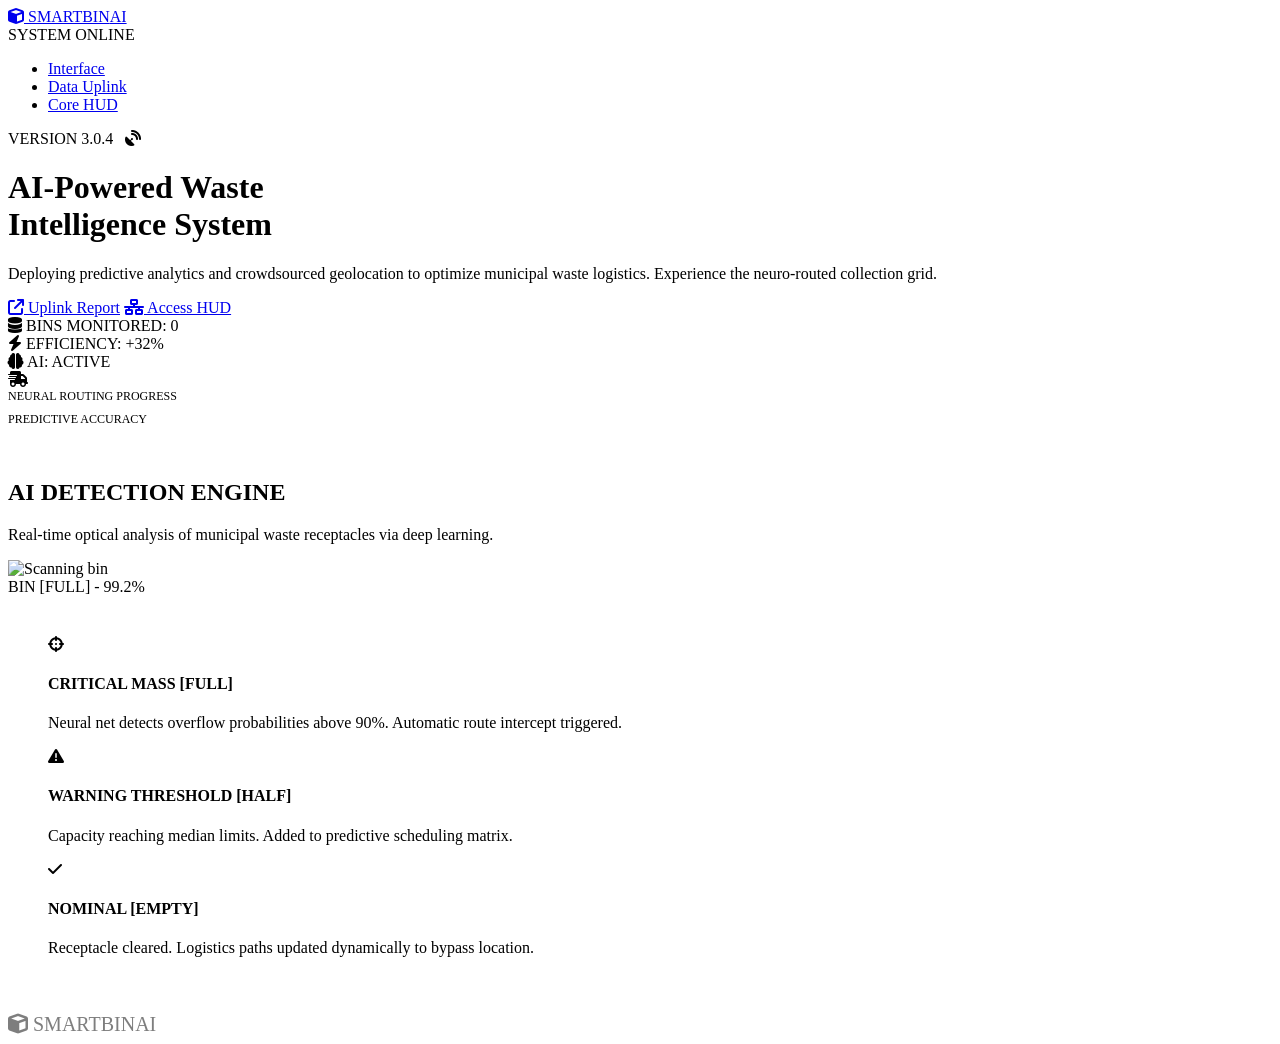
==== index.html @ cfd65eda "Add files via upload" ====
<!DOCTYPE html>
<html lang="en">
<head>
    <meta charset="UTF-8">
    <meta name="viewport" content="width=device-width, initial-scale=1.0">
    <title>SmartBin AI - Intelligent City Control</title>
    <link rel="stylesheet" href="assets/css/styles.css">
    <link rel="stylesheet" href="https://cdnjs.cloudflare.com/ajax/libs/font-awesome/6.4.0/css/all.min.css">
</head>
<body>
    
    <!-- Navbar -->
    <nav class="navbar">
        <div class="container nav-container">
            <a href="index.html" class="logo">
                <i class="fa-solid fa-cube"></i> SMARTBIN<span class="text-glow-blue">AI</span>
            </a>
            <div class="sys-status">
                <div class="blinker"></div> SYSTEM ONLINE
            </div>
            <ul class="nav-links">
                <li><a href="index.html" class="active">Interface</a></li>
                <li><a href="report.html">Data Uplink</a></li>
                <li><a href="dashboard.html">Core HUD</a></li>
            </ul>
        </div>
    </nav>

    <!-- Hero Section -->
    <header class="hero">
        <div class="container hero-content">
            <div class="hero-text fade-in">
                <div class="badge mono">VERSION 3.0.4 <i class="fa-solid fa-satellite-dish" style="margin-left: 0.5rem;"></i></div>
                <h1>AI-Powered Waste<br>Intelligence System</h1>
                <p>Deploying predictive analytics and crowdsourced geolocation to optimize municipal waste logistics. Experience the neuro-routed collection grid.</p>
                <div class="hero-buttons">
                    <a href="report.html" class="btn btn-primary"><i class="fa-solid fa-arrow-up-right-from-square"></i> Uplink Report</a>
                    <a href="dashboard.html" class="btn btn-secondary"><i class="fa-solid fa-network-wired"></i> Access HUD</a>
                </div>
            </div>
            
            <div class="hero-image fade-in" style="animation-delay: 0.2s;">
                <div class="holo-panel">
                    <div class="floating-cards">
                        <div class="float-card fc-1"><i class="fa-solid fa-database"></i> BINS MONITORED: <span class="counter" data-target="124">0</span></div>
                        <div class="float-card fc-2"><i class="fa-solid fa-bolt"></i> EFFICIENCY: +32%</div>
                        <div class="float-card fc-3"><i class="fa-solid fa-brain"></i> AI: ACTIVE</div>
                    </div>
                    
                    <i class="fa-solid fa-truck-fast holo-truck"></i>
                    
                    <div class="data-bars" style="width: 80%;">
                        <div class="mono text-muted" style="font-size: 0.75rem;">NEURAL ROUTING PROGRESS</div>
                        <div class="data-bar">
                            <div class="data-fill" style="width: 78%;"></div>
                        </div>
                        <div class="mono text-muted" style="font-size: 0.75rem; margin-top: 0.5rem;">PREDICTIVE ACCURACY</div>
                        <div class="data-bar">
                            <div class="data-fill green" style="width: 94%;"></div>
                        </div>
                    </div>
                </div>
            </div>
        </div>
    </header>

    <!-- AI Visualization Section -->
    <section class="solution" style="padding-top: 2rem;">
        <div class="container">
            <h2 class="section-title text-glow-blue mono">AI DETECTION ENGINE</h2>
            <p class="section-subtitle">Real-time optical analysis of municipal waste receptacles via deep learning.</p>
            
            <div class="ai-vis-container">
                <div class="ai-scan-box">
                    <img src="https://images.unsplash.com/photo-1532996122724-e3c354a0b15b?ixlib=rb-4.0.3&auto=format&fit=crop&w=800&q=80" alt="Scanning bin">
                    <div class="ai-scan-line-v"></div>
                    <div class="ai-bounding-box">
                        <div class="ai-label">BIN [FULL] - 99.2%</div>
                    </div>
                </div>
                
                <div class="solution-text glass-panel" style="padding: 2.5rem; display: flex; flex-direction: column; justify-content: center;">
                    <div class="solution-item">
                        <i class="fa-solid fa-crosshairs text-glow-red" style="color: var(--neon-red);"></i>
                        <div>
                            <h4 class="mono text-glow-red">CRITICAL MASS [FULL]</h4>
                            <p>Neural net detects overflow probabilities above 90%. Automatic route intercept triggered.</p>
                        </div>
                    </div>
                    <div class="solution-item">
                        <i class="fa-solid fa-triangle-exclamation text-glow-yellow" style="color: var(--neon-yellow);"></i>
                        <div>
                            <h4 class="mono" style="color: var(--neon-yellow);">WARNING THRESHOLD [HALF]</h4>
                            <p>Capacity reaching median limits. Added to predictive scheduling matrix.</p>
                        </div>
                    </div>
                    <div class="solution-item">
                        <i class="fa-solid fa-check text-glow-green" style="color: var(--neon-green);"></i>
                        <div>
                            <h4 class="mono text-glow-green">NOMINAL [EMPTY]</h4>
                            <p>Receptacle cleared. Logistics paths updated dynamically to bypass location.</p>
                        </div>
                    </div>
                </div>
            </div>
        </div>
    </section>

    <!-- Footer -->
    <footer>
        <div class="container">
            <div class="logo" style="justify-content: center; opacity: 0.5; font-size: 1.25rem;">
                <i class="fa-solid fa-cube"></i> SMARTBIN<span class="text-glow-blue">AI</span>
            </div>
        </div>
    </footer>
    
    <script src="assets/js/scripts.js"></script>
</body>
</html>
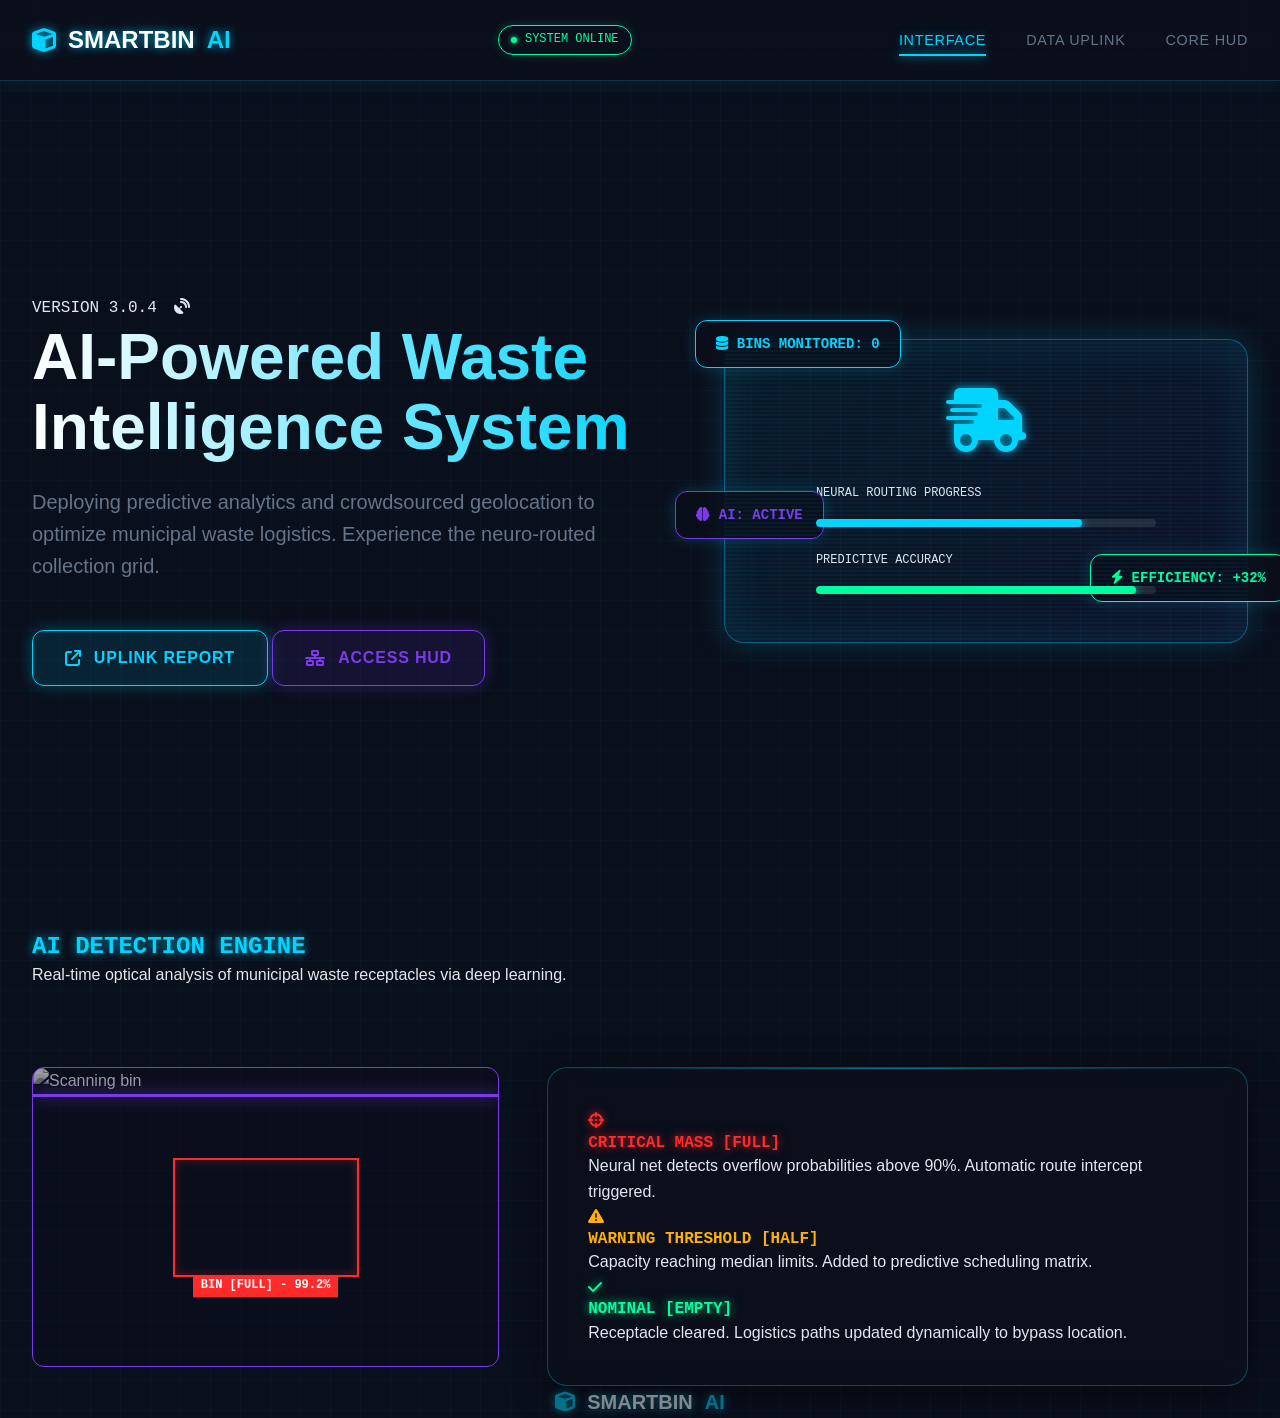
==== commit bc24356b: "Update stylesheet link in index.html" ====
--- a/index.html
+++ b/index.html
@@ -4,7 +4,7 @@
     <meta charset="UTF-8">
     <meta name="viewport" content="width=device-width, initial-scale=1.0">
     <title>SmartBin AI - Intelligent City Control</title>
-    <link rel="stylesheet" href="assets/css/styles.css">
+    <link rel="stylesheet" href="styles.css">
     <link rel="stylesheet" href="https://cdnjs.cloudflare.com/ajax/libs/font-awesome/6.4.0/css/all.min.css">
 </head>
 <body>
--- a/styles.css
+++ b/styles.css
@@ -0,0 +1,396 @@
+/* Google Fonts: Inter & JetBrains Mono for tech feel */
+@import url('https://fonts.googleapis.com/css2?family=Inter:wght@300;400;500;600;700&family=JetBrains+Mono:wght@400;700&display=swap');
+
+:root {
+    /* Cyberpunk HUD Colors */
+    --bg-base: #0A0F1C;
+    --neon-blue: #00D4FF;
+    --neon-blue-dim: rgba(0, 212, 255, 0.2);
+    --neon-green: #00FF9F;
+    --neon-green-dim: rgba(0, 255, 159, 0.2);
+    --neon-purple: #7C3AED;
+    --neon-purple-dim: rgba(124, 58, 237, 0.2);
+    --neon-red: #FF2A2A;
+    --neon-red-dim: rgba(255, 42, 42, 0.2);
+    --neon-yellow: #FFB000;
+    
+    --glass-bg: rgba(10, 15, 28, 0.6);
+    --glass-border: rgba(0, 212, 255, 0.3);
+    
+    --text-main: #E2E8F0;
+    --text-muted: #64748B;
+    --text-glow: 0 0 10px rgba(0, 212, 255, 0.8);
+    
+    --radius-md: 12px;
+    --radius-lg: 20px;
+    --radius-full: 9999px;
+    
+    --transition: all 0.4s cubic-bezier(0.175, 0.885, 0.32, 1.275);
+}
+
+* {
+    margin: 0;
+    padding: 0;
+    box-sizing: border-box;
+}
+
+body {
+    font-family: 'Inter', sans-serif;
+    background-color: var(--bg-base);
+    color: var(--text-main);
+    line-height: 1.6;
+    -webkit-font-smoothing: antialiased;
+    overflow-x: hidden;
+    /* Grid blueprint background */
+    background-image: 
+        linear-gradient(rgba(0, 212, 255, 0.03) 1px, transparent 1px),
+        linear-gradient(90deg, rgba(0, 212, 255, 0.03) 1px, transparent 1px);
+    background-size: 30px 30px;
+    position: relative;
+}
+
+/* Floating Particles Canvas */
+#particles-js {
+    position: fixed;
+    top: 0; left: 0; right: 0; bottom: 0;
+    z-index: -1;
+    pointer-events: none;
+}
+
+.mono {
+    font-family: 'JetBrains Mono', monospace;
+}
+
+/* Glassmorphism Classes */
+.glass-panel {
+    background: var(--glass-bg);
+    backdrop-filter: blur(12px);
+    -webkit-backdrop-filter: blur(12px);
+    border: 1px solid var(--glass-border);
+    border-radius: var(--radius-lg);
+    box-shadow: 0 8px 32px 0 rgba(0, 0, 0, 0.5);
+    position: relative;
+    overflow: hidden;
+}
+
+.glass-panel::before {
+    content: '';
+    position: absolute;
+    top: 0; left: 0; width: 100%; height: 1px;
+    background: linear-gradient(90deg, transparent, var(--neon-blue), transparent);
+    opacity: 0.5;
+}
+
+/* Glowing Text */
+.text-glow-blue { color: var(--neon-blue); text-shadow: var(--text-glow); }
+.text-glow-green { color: var(--neon-green); text-shadow: 0 0 10px rgba(0, 255, 159, 0.8); }
+.text-glow-red { color: var(--neon-red); text-shadow: 0 0 10px rgba(255, 42, 42, 0.8); }
+
+h1, h2, h3, h4, h5, h6 { font-weight: 700; line-height: 1.2; }
+
+a { text-decoration: none; color: inherit; transition: var(--transition); }
+
+.container { width: 100%; max-width: 1300px; margin: 0 auto; padding: 0 2rem; }
+
+/* Navbar */
+.navbar {
+    background: rgba(10, 15, 28, 0.8);
+    backdrop-filter: blur(20px);
+    border-bottom: 1px solid rgba(0, 212, 255, 0.2);
+    position: sticky; top: 0; z-index: 100;
+    box-shadow: 0 0 20px rgba(0, 212, 255, 0.1);
+}
+
+.nav-container { display: flex; justify-content: space-between; align-items: center; height: 5rem; }
+
+.logo {
+    font-size: 1.5rem; font-weight: 700; color: #fff;
+    display: flex; align-items: center; gap: 0.75rem;
+    text-shadow: var(--text-glow);
+}
+.logo i { color: var(--neon-blue); }
+
+.sys-status {
+    display: flex; align-items: center; gap: 0.5rem;
+    font-size: 0.75rem; font-family: 'JetBrains Mono', monospace;
+    color: var(--neon-green);
+    border: 1px solid var(--neon-green);
+    padding: 0.25rem 0.75rem;
+    border-radius: var(--radius-full);
+    box-shadow: 0 0 10px var(--neon-green-dim);
+}
+.sys-status .blinker {
+    width: 6px; height: 6px; border-radius: 50%;
+    background-color: var(--neon-green);
+    box-shadow: 0 0 5px var(--neon-green);
+    animation: blink 1.5s infinite;
+}
+
+.nav-links { list-style: none; display: flex; gap: 2.5rem; align-items: center; }
+.nav-links a {
+    color: var(--text-muted); font-weight: 500; font-size: 0.9rem;
+    text-transform: uppercase; letter-spacing: 0.05em; position: relative;
+}
+.nav-links a:hover, .nav-links a.active { color: var(--neon-blue); text-shadow: 0 0 8px rgba(0, 212, 255, 0.5); }
+.nav-links a.active::after {
+    content: ''; position: absolute; bottom: -0.5rem; left: 0; right: 0; height: 2px;
+    background: var(--neon-blue); box-shadow: 0 0 10px var(--neon-blue);
+}
+
+/* Neon Buttons */
+.btn {
+    display: inline-flex; align-items: center; justify-content: center; gap: 0.75rem;
+    padding: 0.875rem 2rem; border-radius: var(--radius-md);
+    font-weight: 600; cursor: pointer; border: 1px solid transparent;
+    transition: var(--transition); font-size: 1rem;
+    text-transform: uppercase; letter-spacing: 0.05em;
+    position: relative; overflow: hidden;
+}
+
+.btn-primary {
+    background: rgba(0, 212, 255, 0.1);
+    color: var(--neon-blue);
+    border-color: var(--neon-blue);
+    box-shadow: 0 0 15px rgba(0, 212, 255, 0.3), inset 0 0 10px rgba(0, 212, 255, 0.1);
+}
+.btn-primary:hover {
+    background: var(--neon-blue);
+    color: #000;
+    box-shadow: 0 0 25px var(--neon-blue), inset 0 0 15px rgba(255, 255, 255, 0.5);
+    text-shadow: none;
+}
+
+.btn-secondary {
+    background: rgba(124, 58, 237, 0.1);
+    color: var(--neon-purple);
+    border-color: var(--neon-purple);
+    box-shadow: 0 0 15px rgba(124, 58, 237, 0.3);
+}
+.btn-secondary:hover {
+    background: var(--neon-purple);
+    color: #fff;
+    box-shadow: 0 0 25px var(--neon-purple);
+}
+
+.btn-success {
+    background: rgba(0, 255, 159, 0.1);
+    color: var(--neon-green);
+    border-color: var(--neon-green);
+    box-shadow: 0 0 15px rgba(0, 255, 159, 0.3);
+}
+.btn-success:hover {
+    background: var(--neon-green);
+    color: #000;
+    box-shadow: 0 0 25px var(--neon-green);
+}
+
+/* Animations */
+@keyframes blink { 0%, 100% { opacity: 1; } 50% { opacity: 0.3; } }
+@keyframes pulseGlow { 0%, 100% { box-shadow: 0 0 15px var(--neon-blue); } 50% { box-shadow: 0 0 35px var(--neon-blue); } }
+@keyframes float { 0%, 100% { transform: translateY(0); } 50% { transform: translateY(-15px); } }
+@keyframes scanline { 0% { top: 0; } 100% { top: 100%; } }
+@keyframes colorWave { 0% { background-position: 0% 50%; } 50% { background-position: 100% 50%; } 100% { background-position: 0% 50%; } }
+.fade-in { animation: fadeIn 1s ease-out forwards; opacity: 0; }
+@keyframes fadeIn { from { opacity: 0; transform: translateY(20px); } to { opacity: 1; transform: translateY(0); } }
+
+/* Hero Section */
+.hero { padding: 6rem 0; min-height: calc(100vh - 5rem); display: flex; align-items: center; }
+.hero-content { display: grid; grid-template-columns: 1.2fr 1fr; gap: 4rem; align-items: center; }
+
+.hero-text h1 {
+    font-size: 4rem; margin-bottom: 1.5rem; line-height: 1.1;
+    background: linear-gradient(90deg, #fff, var(--neon-blue), var(--neon-purple));
+    background-size: 200% auto;
+    color: transparent; -webkit-background-clip: text; background-clip: text;
+    animation: colorWave 5s linear infinite;
+}
+
+.hero p {
+    font-size: 1.25rem; color: var(--text-muted); margin-bottom: 3rem; max-width: 90%;
+}
+
+/* Holographic Panel */
+.holo-panel {
+    animation: float 6s ease-in-out infinite;
+    padding: 3rem;
+    border-radius: var(--radius-lg);
+    background: linear-gradient(135deg, rgba(0, 212, 255, 0.05) 0%, rgba(124, 58, 237, 0.05) 100%);
+    border: 1px solid rgba(0, 212, 255, 0.4);
+    box-shadow: inset 0 0 50px rgba(0, 212, 255, 0.1), 0 0 30px rgba(0, 212, 255, 0.2);
+    position: relative;
+    display: flex; flex-direction: column; align-items: center; justify-content: center;
+}
+.holo-panel::after {
+    content: ''; position: absolute; top:0; left:0; right:0; bottom:0;
+    background: repeating-linear-gradient(0deg, transparent, transparent 2px, rgba(0, 212, 255, 0.05) 2px, rgba(0, 212, 255, 0.05) 4px);
+    pointer-events: none; border-radius: var(--radius-lg);
+}
+
+.holo-truck {
+    font-size: 4rem; color: var(--neon-blue);
+    text-shadow: var(--text-glow);
+    margin-bottom: 2rem;
+    animation: pulseGlow 3s infinite;
+}
+
+.data-bars { width: 100%; display: flex; flex-direction: column; gap: 1rem; }
+.data-bar {
+    height: 8px; background: rgba(255,255,255,0.1); border-radius: 4px; overflow: hidden; position: relative;
+}
+.data-fill { height: 100%; background: var(--neon-blue); box-shadow: 0 0 10px var(--neon-blue); border-radius: 4px; }
+.data-fill.green { background: var(--neon-green); box-shadow: 0 0 10px var(--neon-green); }
+
+.floating-cards { position: absolute; width: 100%; height: 100%; top: 0; left: 0; pointer-events: none; }
+.float-card {
+    position: absolute; background: rgba(10, 15, 28, 0.9);
+    border: 1px solid var(--neon-blue); padding: 0.75rem 1.25rem;
+    border-radius: var(--radius-md); box-shadow: 0 0 15px rgba(0, 212, 255, 0.2);
+    font-size: 0.875rem; font-family: 'JetBrains Mono', monospace; font-weight: bold;
+    color: var(--neon-blue);
+    backdrop-filter: blur(5px);
+}
+.fc-1 { top: -20px; left: -30px; animation: float 5s ease-in-out infinite reverse; }
+.fc-2 { bottom: 40px; right: -40px; border-color: var(--neon-green); color: var(--neon-green); animation: float 7s ease-in-out infinite; }
+.fc-3 { top: 50%; left: -50px; border-color: var(--neon-purple); color: var(--neon-purple); animation: float 6s ease-in-out infinite 1s; }
+
+/* Dashboard Cards (HUD style) */
+.hud-grid { display: grid; grid-template-columns: repeat(4, 1fr); gap: 2rem; margin-bottom: 3rem; }
+.hud-card {
+    background: rgba(10, 15, 28, 0.5);
+    border: 1px solid var(--glass-border);
+    border-radius: var(--radius-md);
+    padding: 1.5rem;
+    position: relative; overflow: hidden;
+    backdrop-filter: blur(10px);
+}
+.hud-card::before {
+    content: ''; position: absolute; top:0; left:0; width: 3px; height: 100%;
+    background: var(--neon-blue); box-shadow: 0 0 10px var(--neon-blue);
+}
+.hud-card.warning::before { background: var(--neon-yellow); box-shadow: 0 0 10px var(--neon-yellow); }
+.hud-card.success::before { background: var(--neon-green); box-shadow: 0 0 10px var(--neon-green); }
+.hud-card.purple::before { background: var(--neon-purple); box-shadow: 0 0 10px var(--neon-purple); }
+
+.hud-title { font-size: 0.75rem; text-transform: uppercase; letter-spacing: 0.1em; color: var(--text-muted); margin-bottom: 0.5rem; }
+.hud-value { font-size: 2.5rem; font-family: 'JetBrains Mono', monospace; font-weight: 700; color: #fff; }
+.counter { display: inline-block; }
+
+/* Dashboard Layout */
+.dashboard-layout { display: flex; height: 100vh; overflow: hidden; }
+.sidebar {
+    width: 280px; background: rgba(10, 15, 28, 0.8);
+    border-right: 1px solid rgba(0, 212, 255, 0.2);
+    backdrop-filter: blur(10px); display: flex; flex-direction: column;
+}
+.sidebar-header { padding: 1.5rem; border-bottom: 1px solid rgba(0, 212, 255, 0.1); }
+.sidebar-nav { padding: 1.5rem 0; flex-grow: 1; }
+.sidebar-link {
+    display: flex; align-items: center; gap: 1rem; padding: 1rem 2rem; color: var(--text-muted);
+    font-weight: 500; font-family: 'JetBrains Mono', monospace; font-size: 0.9rem; text-transform: uppercase;
+}
+.sidebar-link:hover, .sidebar-link.active {
+    background: linear-gradient(90deg, rgba(0, 212, 255, 0.1) 0%, transparent 100%);
+    color: var(--neon-blue); border-left: 3px solid var(--neon-blue);
+    text-shadow: 0 0 8px rgba(0, 212, 255, 0.5);
+}
+.main-panel { flex-grow: 1; padding: 2.5rem; overflow-y: auto; position: relative; }
+.live-clock { position: absolute; top: 2.5rem; right: 2.5rem; font-family: 'JetBrains Mono', monospace; font-size: 1.2rem; color: var(--neon-blue); text-shadow: var(--text-glow); }
+
+/* Status Chips */
+.status-pill {
+    display: inline-flex; align-items: center; padding: 0.25rem 0.75rem; border-radius: var(--radius-full);
+    font-size: 0.75rem; font-weight: 700; text-transform: uppercase; letter-spacing: 0.05em; font-family: 'JetBrains Mono', monospace;
+}
+.pill-red { border: 1px solid var(--neon-red); color: var(--neon-red); box-shadow: 0 0 10px var(--neon-red-dim), inset 0 0 5px var(--neon-red-dim); }
+.pill-yellow { border: 1px solid var(--neon-yellow); color: var(--neon-yellow); box-shadow: 0 0 10px rgba(255, 176, 0, 0.2), inset 0 0 5px rgba(255, 176, 0, 0.2); }
+.pill-green { border: 1px solid var(--neon-green); color: var(--neon-green); box-shadow: 0 0 10px var(--neon-green-dim), inset 0 0 5px var(--neon-green-dim); }
+
+/* Table */
+table { width: 100%; border-collapse: separate; border-spacing: 0 0.5rem; }
+th { color: var(--neon-blue); font-size: 0.75rem; text-transform: uppercase; letter-spacing: 0.1em; padding: 1rem; border-bottom: 1px solid var(--glass-border); text-align: left; }
+td { padding: 1.25rem 1rem; background: rgba(255,255,255,0.02); border-top: 1px solid transparent; border-bottom: 1px solid transparent; }
+tr:hover td { background: rgba(0, 212, 255, 0.05); border-color: rgba(0, 212, 255, 0.2); }
+td:first-child { border-left: 1px solid transparent; border-top-left-radius: var(--radius-md); border-bottom-left-radius: var(--radius-md); }
+tr:hover td:first-child { border-left-color: rgba(0, 212, 255, 0.2); }
+td:last-child { border-right: 1px solid transparent; border-top-right-radius: var(--radius-md); border-bottom-right-radius: var(--radius-md); }
+tr:hover td:last-child { border-right-color: rgba(0, 212, 255, 0.2); }
+
+/* Forms & Scanner */
+.form-control {
+    background: rgba(10, 15, 28, 0.8); border: 1px solid rgba(0, 212, 255, 0.3);
+    color: #fff; padding: 1rem; border-radius: var(--radius-md); width: 100%;
+    font-family: 'JetBrains Mono', monospace; transition: var(--transition);
+}
+.form-control:focus { outline: none; border-color: var(--neon-blue); box-shadow: 0 0 15px rgba(0, 212, 255, 0.3); }
+
+.upload-area {
+    border: 2px dashed rgba(0, 212, 255, 0.5); border-radius: var(--radius-md);
+    padding: 4rem 2rem; text-align: center; background: rgba(0, 212, 255, 0.05);
+    position: relative; overflow: hidden; cursor: pointer; transition: var(--transition);
+}
+.upload-area:hover { border-color: var(--neon-blue); background: rgba(0, 212, 255, 0.1); box-shadow: inset 0 0 20px rgba(0, 212, 255, 0.2); }
+.scanner-line {
+    position: absolute; left: 0; width: 100%; height: 2px;
+    background: var(--neon-blue); box-shadow: 0 0 10px var(--neon-blue), 0 0 20px var(--neon-blue);
+    display: none; z-index: 10;
+}
+.scanning .scanner-line { display: block; animation: scanline 2s linear infinite; }
+
+/* Map Container */
+.map-container {
+    height: 100vh;
+    width: 100%;
+    position: relative;
+    z-index: 1;
+}
+
+/* Map Overlay */
+.map-overlay {
+    background: rgba(10, 15, 28, 0.85); backdrop-filter: blur(15px);
+    border: 1px solid var(--neon-blue); border-radius: var(--radius-lg);
+    box-shadow: 0 0 30px rgba(0, 212, 255, 0.2), inset 0 0 20px rgba(0, 212, 255, 0.1);
+    padding: 2rem; width: 380px; position: absolute; top: 2rem; right: 2rem; z-index: 1000;
+}
+.hud-stat-row { display: flex; justify-content: space-between; align-items: center; padding: 1rem 0; border-bottom: 1px solid rgba(255,255,255,0.05); }
+.hud-stat-row:last-child { border-bottom: none; }
+
+/* Leaflet Dark Customs */
+.leaflet-container { background: var(--bg-base) !important; font-family: 'JetBrains Mono', monospace; }
+.leaflet-popup-content-wrapper { background: rgba(10, 15, 28, 0.9) !important; border: 1px solid var(--neon-blue); color: #fff !important; box-shadow: 0 0 20px rgba(0,212,255,0.3) !important; backdrop-filter: blur(5px); }
+.leaflet-popup-tip { background: rgba(10, 15, 28, 0.9) !important; border-bottom: 1px solid var(--neon-blue); border-right: 1px solid var(--neon-blue); }
+
+/* Glowing Nodes for Map */
+.node-red { background: var(--neon-red); box-shadow: 0 0 15px var(--neon-red); border-radius: 50%; width: 16px; height: 16px; border: 2px solid #fff; animation: pulseRed 1.5s infinite; }
+.node-yellow { background: var(--neon-yellow); box-shadow: 0 0 15px var(--neon-yellow); border-radius: 50%; width: 16px; height: 16px; border: 2px solid #fff; animation: blinkYellow 1s infinite; }
+.node-green { background: var(--neon-green); box-shadow: 0 0 15px var(--neon-green); border-radius: 50%; width: 16px; height: 16px; border: 2px solid #fff; }
+
+@keyframes pulseRed { 0% { box-shadow: 0 0 10px var(--neon-red); } 50% { box-shadow: 0 0 25px var(--neon-red), 0 0 40px var(--neon-red); } 100% { box-shadow: 0 0 10px var(--neon-red); } }
+@keyframes blinkYellow { 0%, 100% { opacity: 1; box-shadow: 0 0 15px var(--neon-yellow); } 50% { opacity: 0.4; box-shadow: none; } }
+
+/* AI Visualization Section */
+.ai-vis-container {
+    display: grid; grid-template-columns: 1fr 1.5fr; gap: 3rem; margin-top: 5rem;
+}
+.ai-scan-box {
+    position: relative; border: 1px solid var(--neon-purple); border-radius: var(--radius-md);
+    background: rgba(10, 15, 28, 0.5); overflow: hidden; height: 300px;
+}
+.ai-scan-box img { width: 100%; height: 100%; object-fit: cover; opacity: 0.6; filter: grayscale(100%) contrast(120%); }
+.ai-scan-line-v { position: absolute; left: 0; width: 100%; height: 3px; background: var(--neon-purple); box-shadow: 0 0 15px var(--neon-purple); animation: scanline 3s linear infinite; z-index: 2; }
+.ai-bounding-box {
+    position: absolute; border: 2px solid var(--neon-red); box-shadow: inset 0 0 10px rgba(255,42,42,0.3);
+    top: 30%; left: 30%; width: 40%; height: 40%; z-index: 3;
+    display: flex; align-items: flex-end; justify-content: center;
+}
+.ai-label { background: var(--neon-red); color: #fff; font-size: 0.75rem; font-weight: bold; padding: 0.1rem 0.5rem; transform: translateY(100%); font-family: 'JetBrains Mono', monospace; }
+
+@media (max-width: 768px) {
+    .hero-content { grid-template-columns: 1fr; }
+    .hero-text h1 { font-size: 2.5rem; }
+    .hud-grid { grid-template-columns: 1fr 1fr; }
+    .ai-vis-container { grid-template-columns: 1fr; }
+    .dashboard-layout { flex-direction: column; overflow: auto; height: auto; }
+    .sidebar { width: 100%; height: auto; border-right: none; border-bottom: 1px solid var(--neon-blue); }
+    .sidebar-nav { display: flex; overflow-x: auto; padding: 0.5rem; }
+    .map-overlay { top: auto; bottom: 1rem; right: 1rem; width: calc(100% - 2rem); }
+}
